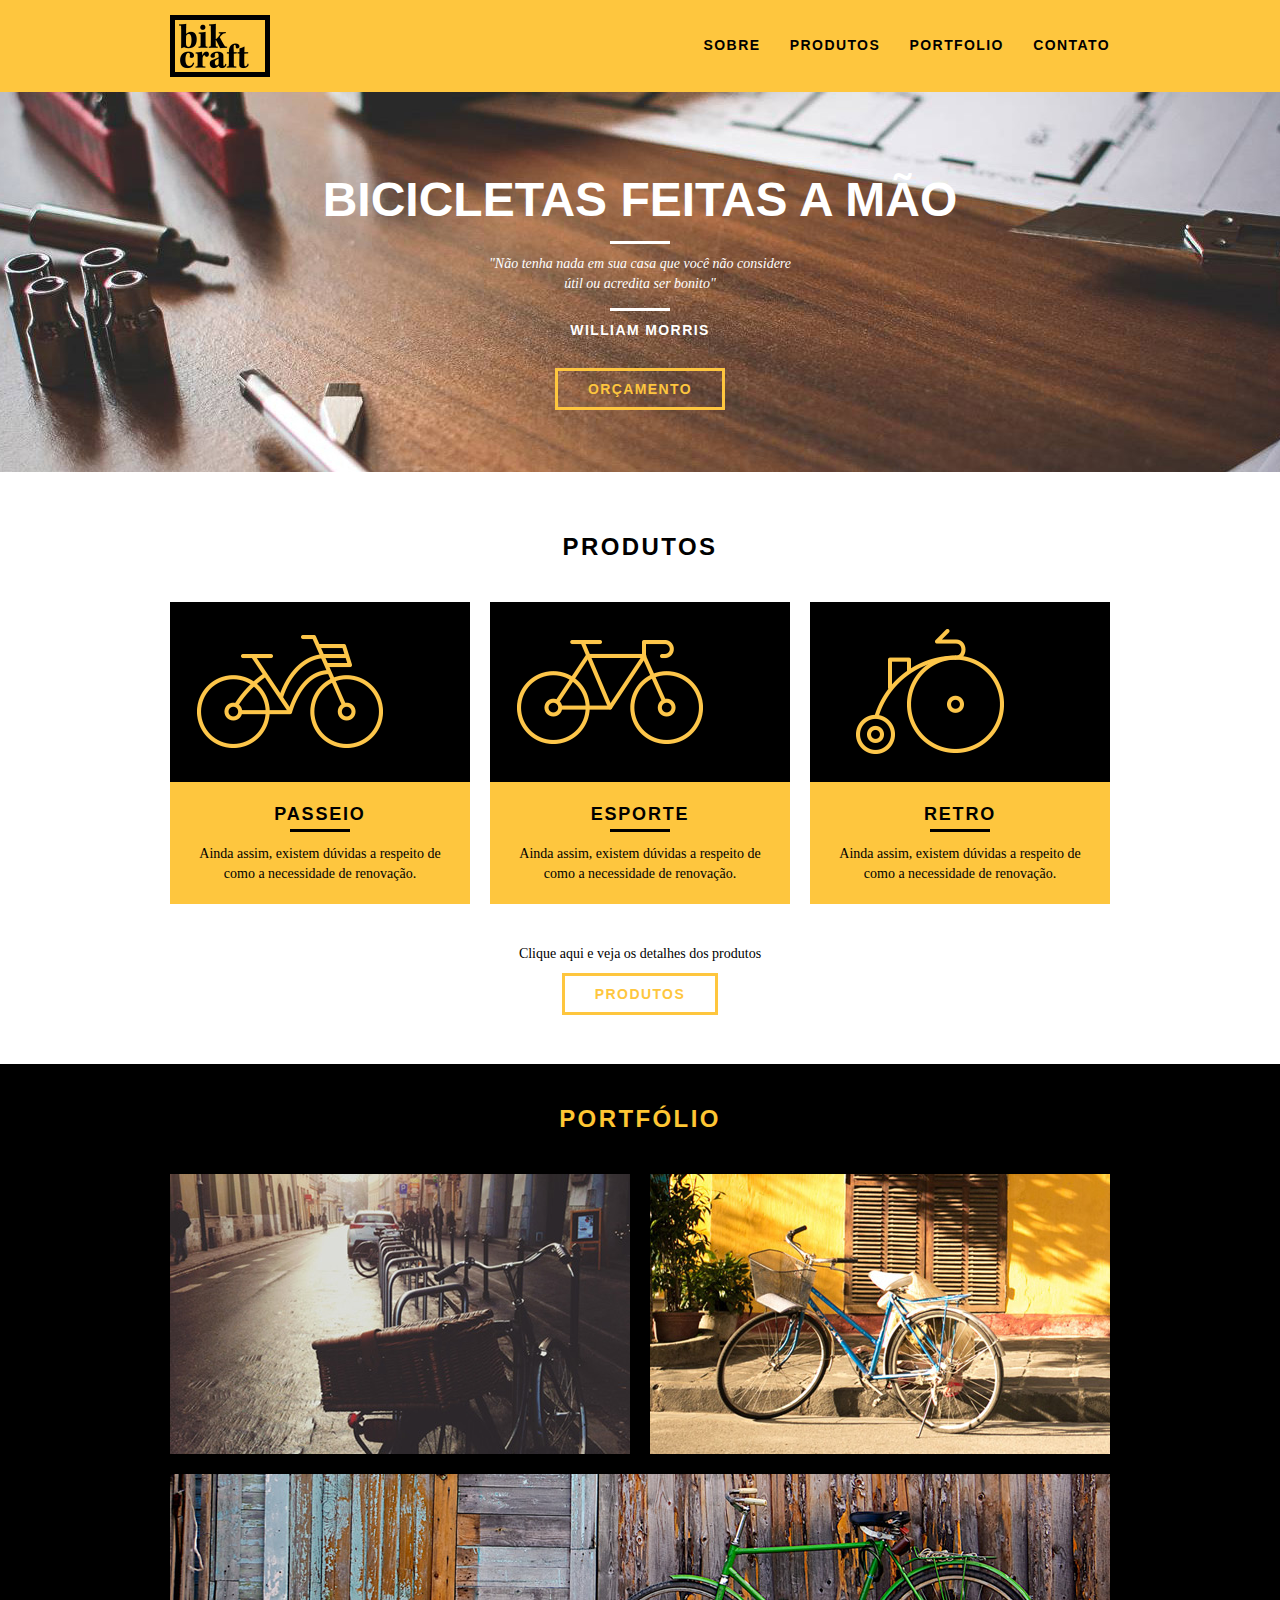
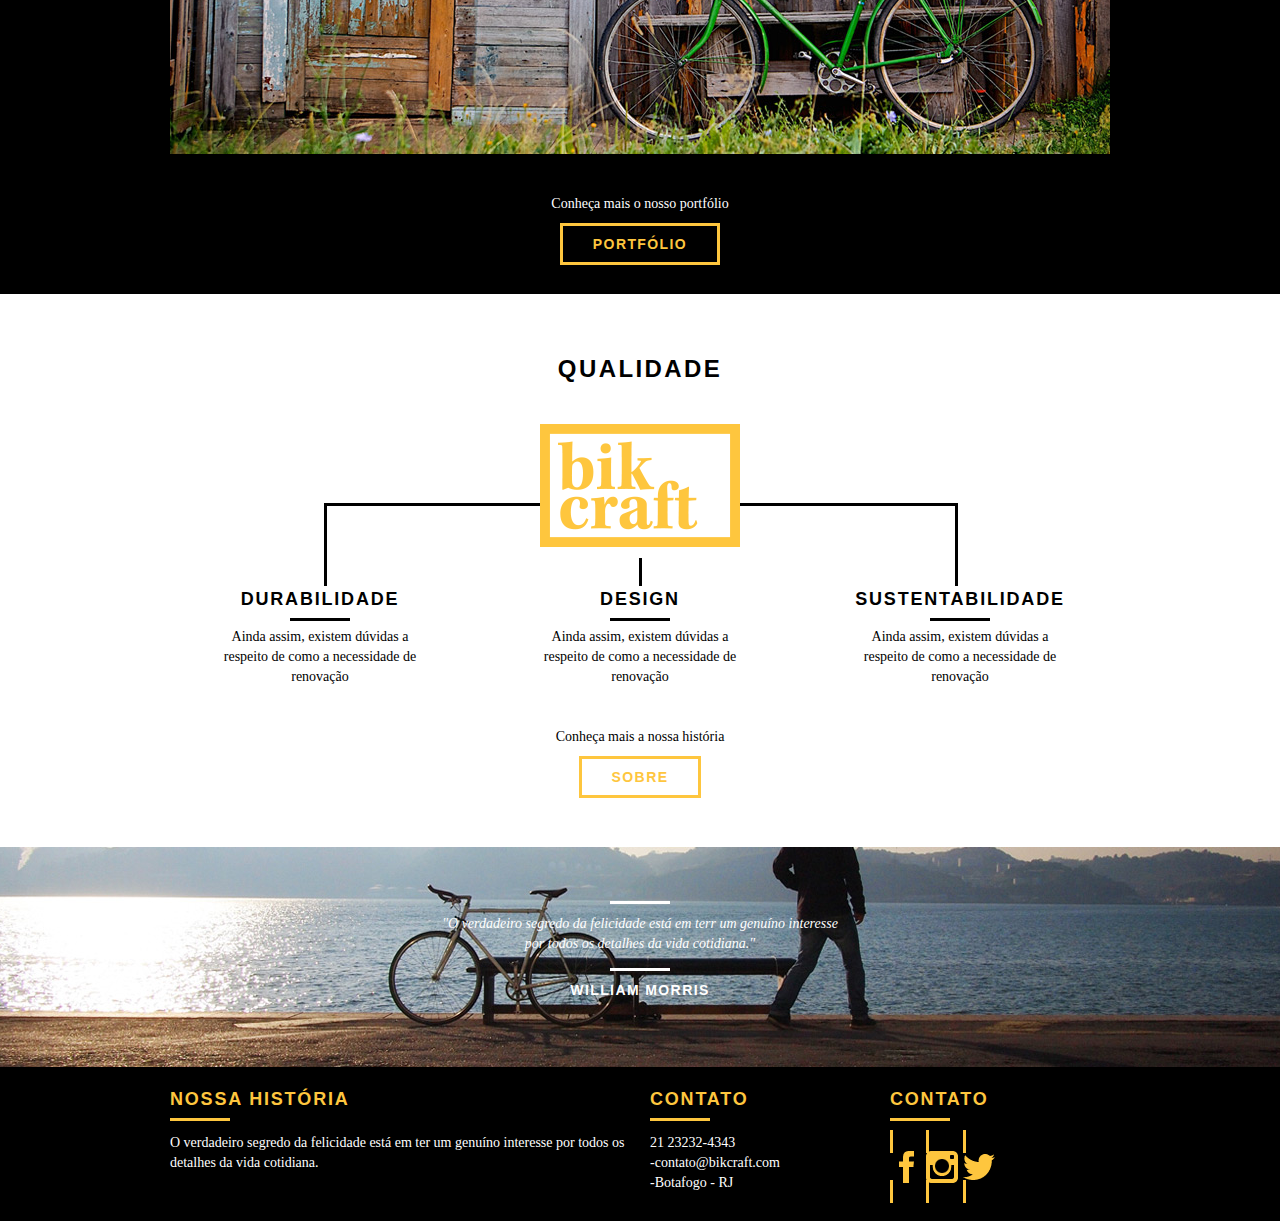
==== index.html @ c706278c "first commit" ====
<!DOCTYPE html>
<html lang="pt-br">
<head>
	<meta charset="utf-8">
	<title>Bikcraft</title>
	<link rel="stylesheet" href="css/normalize.css">
	<link rel="stylesheet" href="css/reset.css">
	<link rel="stylesheet" href="css/grid.css">
	<link rel="stylesheet" href="css/style.css">
</head>
<body>
	
	<header class="header">
		<div class="container">
			<a href="index.html" class="grid-4">
				<img src="img/bikcraft.png" alt="bikcraft">
			</a>
			<nav class="grid-12 header_menu">
				<ul>
					<li><a href="sobre.html">Sobre</a></li>
					<li><a href="produtos.html">Produtos</a></li>
					<li><a href="portfolio.html">Portfolio</a></li>
					<li><a href="contato.html">Contato</a></li>
				</ul>
			</nav>
		</div>
	</header>

	<section class="introdução">
		<div class="container">
			<h1>Bicicletas Feitas a Mão</h1>
			<blockquote class="quote-externo">
				<p>"Não tenha nada em sua casa que você não considere útil ou acredita ser bonito"</p>
				<cite>WILLIAM MORRIS</cite>
			</blockquote>	
			<a href="produtos.html" class="btn">Orçamento</a>
		</div>
	</section>

	<section class="produtos container">
		<h2 class="subtitulo">Produtos</h2>
		<ul class="produtos_lista">

			<li class="grid-1-3">
				<div class="produtos_icone">
					<img src="img/produtos/passeio.png" alt="bickcraft passeio">
				</div>
				<h3>Passeio</h3>
				<p>Ainda assim, existem dúvidas a respeito de como a necessidade de renovação.</p>
			</li>
			
			<li class="grid-1-3">
				<div class="produtos_icone">
					<img src="img/produtos/esporte.png" alt="bickcraft passeio">
				</div>
				<h3>Esporte</h3>
				<p>Ainda assim, existem dúvidas a respeito de como a necessidade de renovação.</p>
			</li>
			
			<li class="grid-1-3">
				<div class="produtos_icone">
					<img src="img/produtos/retro.png" alt="bickcraft passeio">
				</div>
				<h3>Retro</h3>
				<p>Ainda assim, existem dúvidas a respeito de como a necessidade de renovação.</p>
			</li>
		</ul>

		<div class="call">
			<p>Clique aqui e veja os detalhes dos produtos</p>
			<a href="produtos.html" class="btn btn-preto">Produtos </a>
		</div>
		
	</section>
	<!-- Fecha Produtos-->
	
	<section class="portfolio">
		<div class="container">
			<h2 class="subtitulo">Portfólio</h2>
			<ul class="portfolio_lista">
				<li class="grid-8"><img src="img/portfolio/retro.jpg" alt="Bicicleta Retro"></li>
				<li class="grid-8"><img src="img/portfolio/passeio.jpg" alt="Bicicleta Passeio"></li>
				<li class="grid-16"><img src="img/portfolio/esporte.jpg" alt="Bicicleta Esporte"></li>
			</ul>
			<div class="call">
				<p>Conheça mais o nosso portfólio</p>
				<a href="produtos.html" class="btn">Portfólio </a>
			</div>
		</div>
	</section>
	<section class="qualidade container">
		<h2 class="subtitulo">Qualidade</h2>
		<img src="img/bikcraft-qualidade.png" alt="Bikcraft">
		<ul class="qualidade_lista">
			<li class="grid-1-3">
				<h3>Durabilidade</h3>
				<p>Ainda assim, existem dúvidas a respeito de como a necessidade de renovação</p>
			</li>
			<li class="grid-1-3">
				<h3>Design</h3>
				<p>Ainda assim, existem dúvidas a respeito de como a necessidade de renovação</p>
			</li>
			<li class="grid-1-3">
				<h3>Sustentabilidade</h3>
				<p>Ainda assim, existem dúvidas a respeito de como a necessidade de renovação</p>
			</li>
		</ul>
		<div class="call">
			<p>Conheça mais a nossa história</p>
			<a href="produtos.html" class="btn btn-preto">Sobre </a>
		</div>
	</section>
	<section class="quebra">
		<blockquote class="quote-externo container">
			<p>"O verdadeiro segredo da felicidade está em terr um genuíno interesse por todos os detalhes da vida cotidiana."</p>
			<cite>WILLIAM MORRIS</cite>
		</blockquote>	
	</section>
	<footer>
		<div class="footer">
			<div class="container">

				<div class="grid-8 footer_historia">
					<h3>Nossa história</h3>
					<p>O verdadeiro segredo da felicidade está em ter um genuíno interesse por todos os detalhes da vida cotidiana.</p>
				</div>

				<div class="grid-4 footer_contato">
					<h3>Contato</h3>
					<ul>
						<li>21 23232-4343</li>
						<li>-contato@bikcraft.com</li>
						<li>-Botafogo - RJ</li>
					</ul>
				</div>

				<div class="grid-4 footer_redes">
					<h3>Contato</h3>
					<ul>
						<li><a href="http://facebook.com" target="_blank"><img src="img/redes-sociais/facebook.png" alt=""></a></li>
						<li><a href="http://instagram.com" target="_blank"><img src="img/redes-sociais/instagram.png" alt=""></a></li>
						<li><a href="http://twitter.com" target="_blank"><img src="img/redes-sociais/twitter.png" alt=""></a></li>
					</ul>
				</div>
			</div>
		</div>
	</footer>
</body>
</html>
---- css/grid.css ----
*, *:before, *:after {
	-webkit-box-sizing: border-box; 
	-moz-box-sizing: border-box; 
	box-sizing: border-box;
}

.container {
	width: 960px;
	margin: 0 auto;
	padding: 0px;
	position: relative;
}

.container:after, .container:before {
	content: " ";
	display: table;
}

.container:after {
	clear: both;
}

.grid-1, .grid-2, .grid-3, .grid-4, .grid-5, .grid-6, .grid-7, .grid-8, .grid-9, .grid-10, .grid-11, .grid-12, .grid-13, .grid-14, .grid-15, .grid-16, .grid-1-3 {
	float: left;
	margin-left: 10px;
	margin-right: 10px;
}

.grid-1 	{width: 40px;}
.grid-2 	{width: 100px;}
.grid-3 	{width: 160px;}
.grid-4 	{width: 220px;}
.grid-5 	{width: 280px;}
.grid-6 	{width: 340px;}
.grid-7 	{width: 400px;}
.grid-8 	{width: 460px;}
.grid-9 	{width: 520px;}
.grid-10 	{width: 580px;}
.grid-11 	{width: 640px;}
.grid-12 	{width: 700px;}
.grid-13 	{width: 760px;}
.grid-14 	{width: 820px;}
.grid-15 	{width: 880px;}
.grid-16 	{width: 940px;}
.grid-1-3	{width: 300px;}
---- css/style.css ----
/* Estilos Gerais */
body {
	font-family: Arial, Helvetica, Sans-serif;
}

p {
	font-family: Georgia,"Times New Roman",serif;
	font-size: 14px;
	line-height: 20px;
}

img {
	display: block;
}

.btn {
	border: 3px solid #fec63e;
	padding: 10px 30px;
	color: #fec63e;
	font-size: 14px;
	line-height: 20px;
	text-transform: uppercase;
	font-weight: bold;
	letter-spacing: .1em;
}

.subtitulo {
	font-size: 24px;
	line-height: 30px;
	font-weight: bold;
	letter-spacing: .1em;
	color: #000;
	text-transform: uppercase;
	text-align: center;
	margin-bottom: 40px;
}

.subtitulo.after {
	content: "";
	display: block;
	width: 60px;
	height: 3px;
	background: #000;
	margin: 8px auto;
}

.btn:hover {
	color: #FFF;
	border-color: #FFF;
}

.btn.btn-preto:hover{
	color: #000;
	border-color: #000;
}



/* Header */
.header {
	position: fixed;
	top: 0;
	width: 100%;
	background: #fec63e;  /*Amarelo*/
	padding: 15px 0;
	z-index: 10;
}

.header_menu {
	text-align: right;
}

.header_menu ul li{
	display: inline-block;
	margin-left: 25px;
	margin-top: 20px;
}
.header_menu ul li a{
	color: #000;
	font-weight: bold;
	text-transform: uppercase;
	letter-spacing: .1em;
	font-size: 14px;
	line-height: 20px;
	padding: 10px 0;
}
.header_menu ul li a:hover {
	color: #FFF;
}
/* Introdução */

.introdução {
	width: 100%;
	height: 380px;
	background: url("../img/bg.jpg") no-repeat center;
	background-size: cover;
	margin-top: 92px;
	text-align: center;
	padding-top: 80px;
}

.introdução h1 {
	font-size: 48px;
	color: #FFF;
	font-weight: bold;
	text-transform: uppercase;
}

.quote-externo {
	max-width: 320px;
	margin: 0 auto;
	margin-bottom: 40px; 
	color: #FFF;

}

.quote-externo p {
	font-style: italic;
}

.quote-externo p:before, .quote-externo p:after{
	content: "";
	display: block;
	width: 60px;
	height: 3px;
	background: #FFF;
	margin: 14px auto 10px auto;
}


.quote-externo cite {
	font-style: normal;
	font-weight: bold;
	font-size: 14px;
	letter-spacing: .1em;
}

/*Produtos*/

.produtos {
	padding: 60px 0;

}
.produtos_lista li {
	background: #fec63e;
	text-align: center;
}

.produtos_lista h3 {
	font-weight: bold;
	font-size: 18px;
	line-height: 25px;
	text-transform: uppercase;
	letter-spacing: .1em;
	margin-top: 20px

}

.produtos_lista li h3:after {
	content: "";
	display: block;
	width: 60px;
	height: 3px;
	background: #000;
	margin: 2px auto;
}

.produtos_lista li p{
	padding: 10px 20px 20px 20px;
}

.produtos_icone {
	background: #000;
	padding: 20px;
}

.call {
	padding-top: 40px;
	text-align: center;
	clear: both;
}

.call p{
	margin-bottom: 20px;
}

/*Portfólio*/

.portfolio {
	width: 100%;
	background: #000;
	padding: 40px 0;
}

.portfolio .subtitulo {
	color: #fec633;
}

.portfolio .subtitulo:after {
	background: #fec63e;
}

.portfolio_lista li:last-child {
	margin-top: 20px;
}

.portfolio .call p{
	color: #fff;
}

/*Qualidade*/

.qualidade {
	padding: 60px 0;
}

.qualidade:after{
	content: "";
	width: 634px;
	height: 83px;
	display: block;
	background: url("../img/linhas.png")no-repeat center;
	position: absolute;
	top: 209px;
	right: 162px;
	z-index: -1;
}

.qualidade img{
	margin: 0 auto;
}

.qualidade_lista li{
	text-align: center;
	padding: 0 40px;		
}

.qualidade_lista {
	padding-top: 20px;
}

.qualidade_lista h3 {
	font-weight: bold;
	font-size: 18px;
	line-height: 25px;
	text-transform: uppercase;
	letter-spacing: .1em;
	margin-top: 20px

}

.qualidade_lista li h3:after {
	content: "";
	display: block;
	width: 60px;
	height: 3px;
	background: #000;
	margin: 6px auto;
}

/*Quebra*/

.quebra {
	width: 100%;
	height: 220px;
	background: url("../img/bg-footer.jpg")no-repeat center;
	background-size: cover;
	text-align: center;
	padding-top: 40px;
}

.quebra .quote-externo {
	max-width: 400px;
}

/*Footer*/

.footer {
	width: 100%;
	background: #000;
	color: #fff;
	padding: 20px 0;
}

.footer h3 {
	font-size: 18px;
	line-height: 25px;
	color: #fec63e;
	text-transform: uppercase;
	letter-spacing: .1em;
	font-weight: bold;
}

.footer h3:after {
	content: "";
	display: block;
	width: 60px;
	height: 3px;
	background: #fec63e;
	margin: 6px 0 12px 0;
}
.footer_historia {
	padding-right: 40px: 
}

.footer_contato ul li{
	font-size: 14px;
	line-height: 20px;
	font-family:  Georgia,"Times New Roman",serif;
}

.footer_redes ul li{
	display: inline-block;
}

.footer_redes ul li a {
	border: 3px solid #fec63e;
	
}
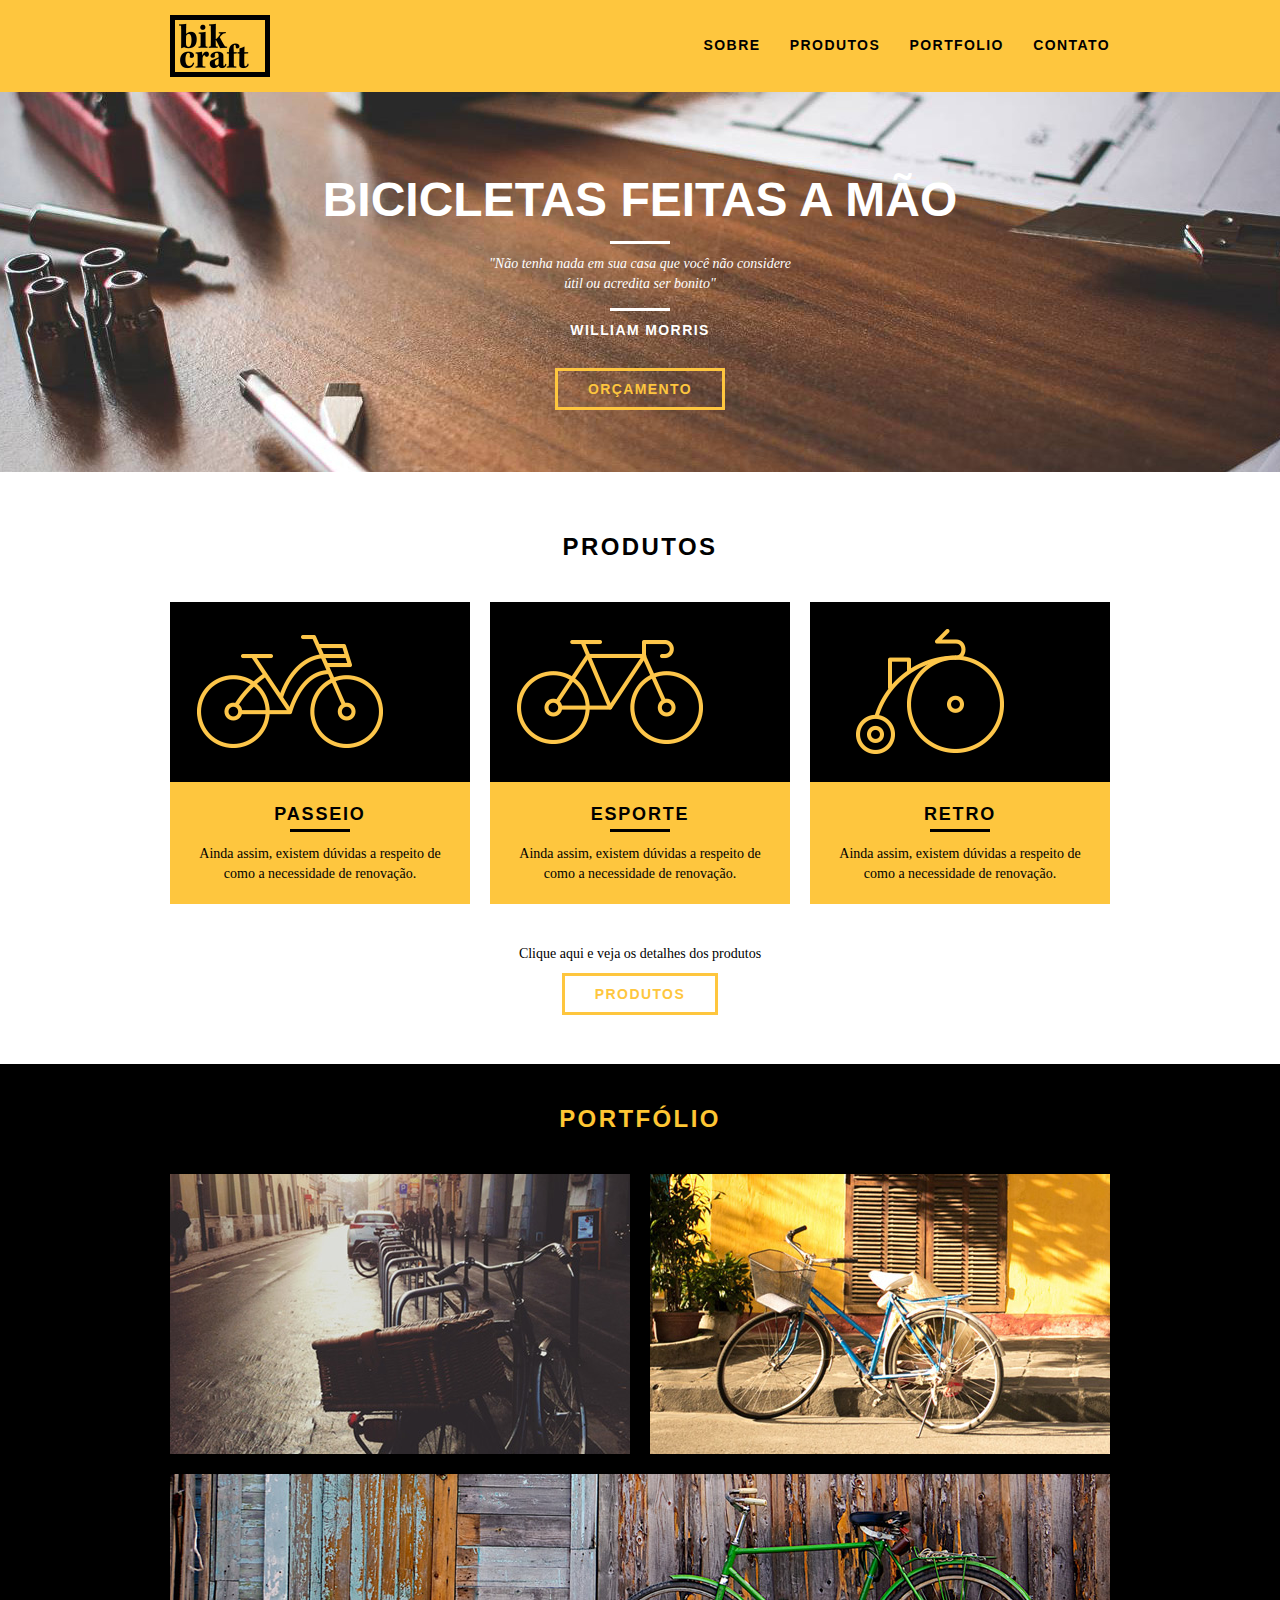
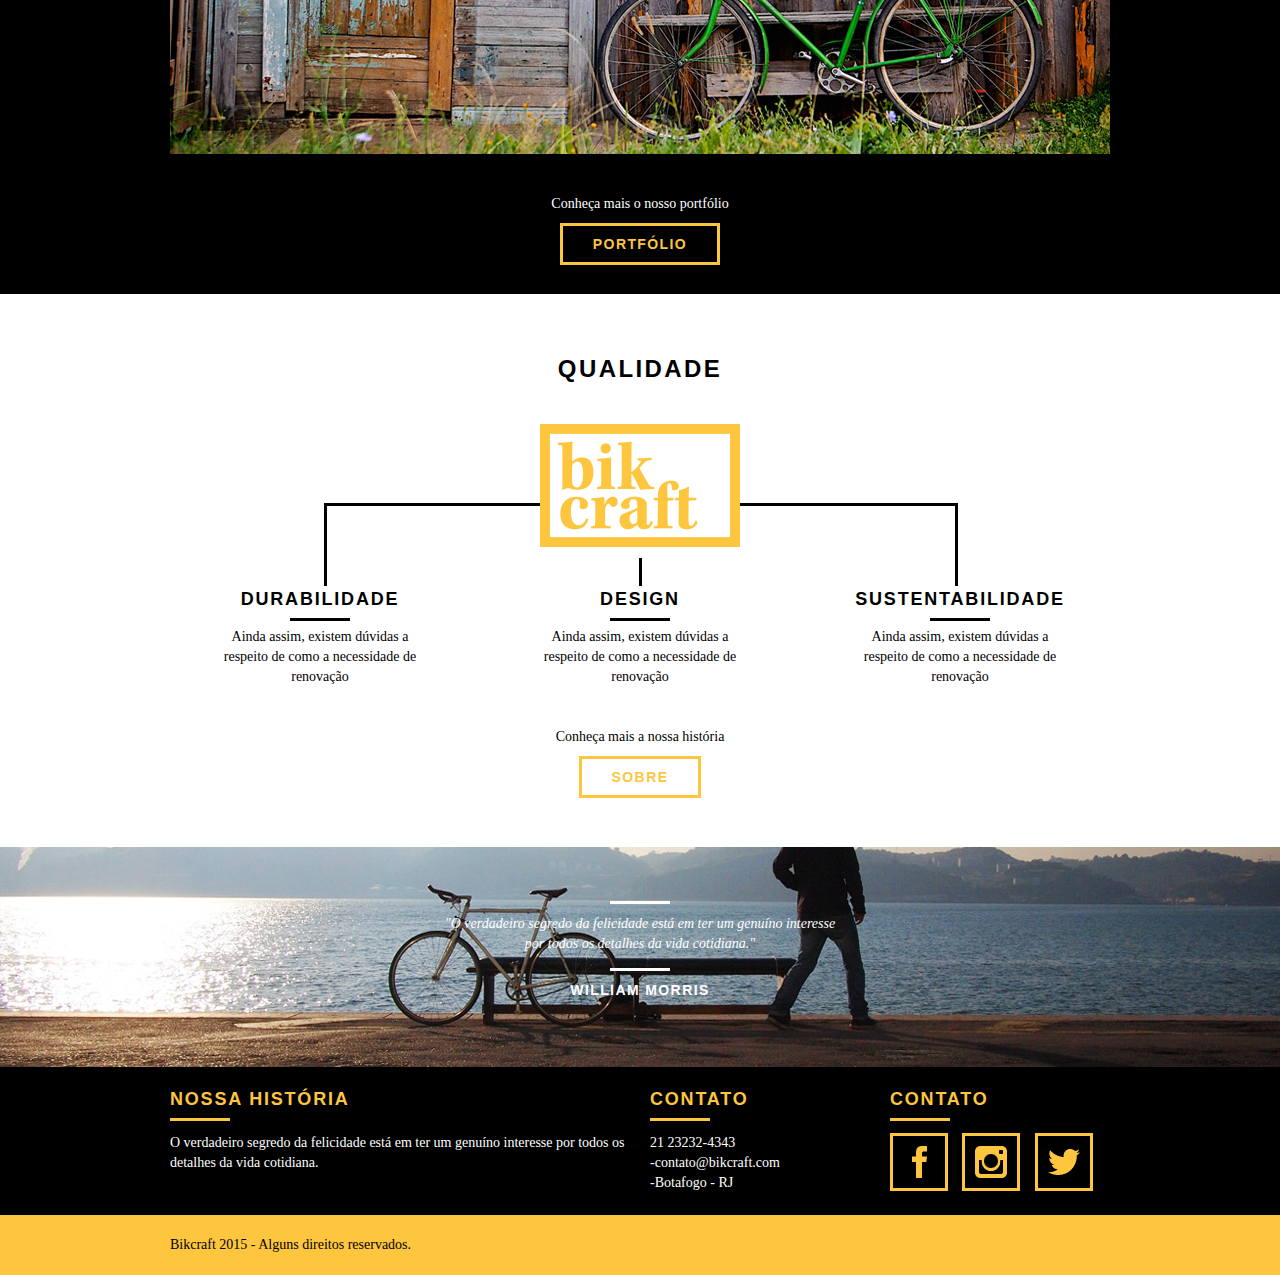
==== commit 7e87b082: "Footer finished" ====
--- a/index.html
+++ b/index.html
@@ -9,7 +9,7 @@
 	<link rel="stylesheet" href="css/style.css">
 </head>
 <body>
-	
+
 	<header class="header">
 		<div class="container">
 			<a href="index.html" class="grid-4">
@@ -48,7 +48,7 @@
 				<h3>Passeio</h3>
 				<p>Ainda assim, existem dúvidas a respeito de como a necessidade de renovação.</p>
 			</li>
-			
+
 			<li class="grid-1-3">
 				<div class="produtos_icone">
 					<img src="img/produtos/esporte.png" alt="bickcraft passeio">
@@ -56,7 +56,7 @@
 				<h3>Esporte</h3>
 				<p>Ainda assim, existem dúvidas a respeito de como a necessidade de renovação.</p>
 			</li>
-			
+
 			<li class="grid-1-3">
 				<div class="produtos_icone">
 					<img src="img/produtos/retro.png" alt="bickcraft passeio">
@@ -70,7 +70,7 @@
 			<p>Clique aqui e veja os detalhes dos produtos</p>
 			<a href="produtos.html" class="btn btn-preto">Produtos </a>
 		</div>
-		
+
 	</section>
 	<!-- Fecha Produtos-->
 	
@@ -112,7 +112,7 @@
 	</section>
 	<section class="quebra">
 		<blockquote class="quote-externo container">
-			<p>"O verdadeiro segredo da felicidade está em terr um genuíno interesse por todos os detalhes da vida cotidiana."</p>
+			<p>"O verdadeiro segredo da felicidade está em ter um genuíno interesse por todos os detalhes da vida cotidiana."</p>
 			<cite>WILLIAM MORRIS</cite>
 		</blockquote>	
 	</section>
@@ -144,6 +144,11 @@
 				</div>
 			</div>
 		</div>
+		<div class="copy">
+			<div class="container">
+				<p class="grid-16">Bikcraft 2015 - Alguns direitos reservados.</p>
+			</div>
+		</div>
 	</footer>
 </body>
 </html> 
--- a/css/style.css
+++ b/css/style.css
@@ -311,9 +311,21 @@
 
 .footer_redes ul li{
 	display: inline-block;
+	margin-right: 10px; 
 }
 
 .footer_redes ul li a {
 	border: 3px solid #fec63e;
-	
+	display: block;
+	padding: 10px ;
+}
+
+.footer_redes ul li a:hover {
+	border-color: #fff;
+}
+
+.copy {
+	width: 100%;
+	background: #fec63e;
+	padding: 20px 0;
 }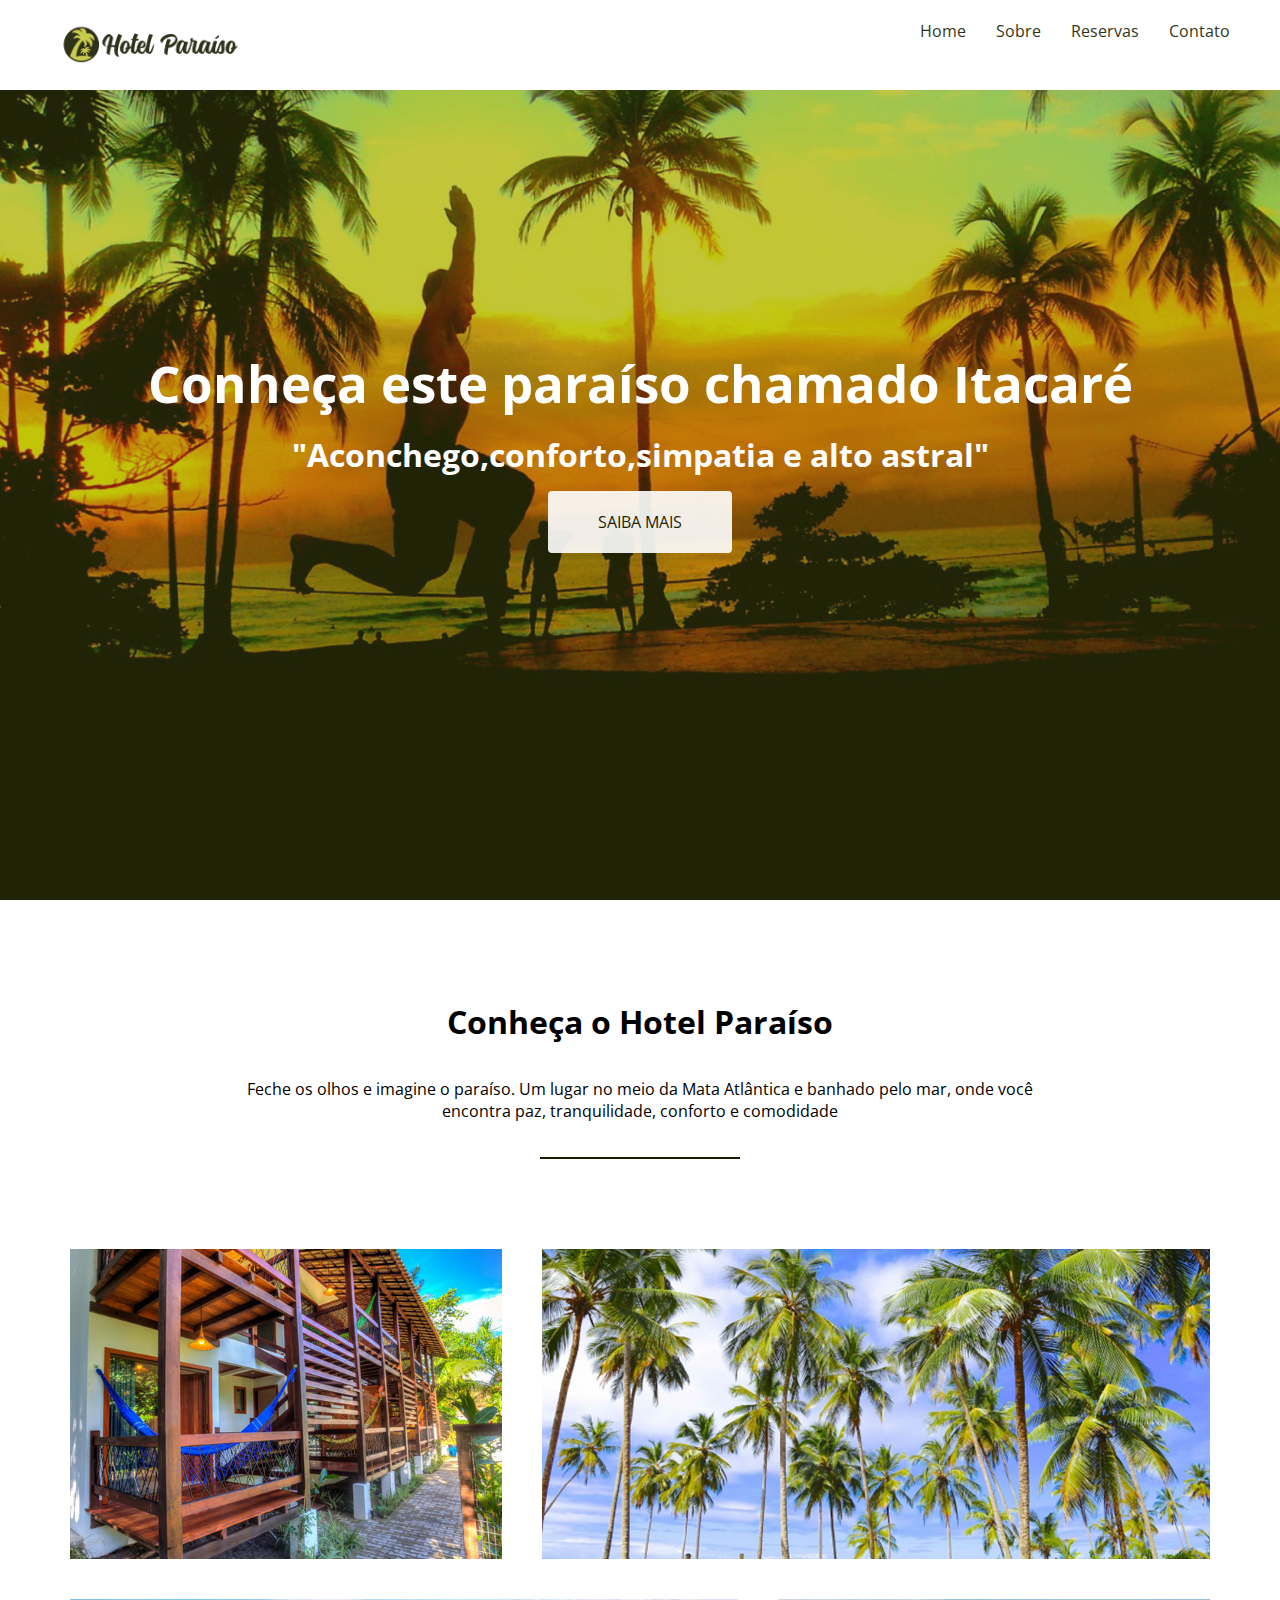
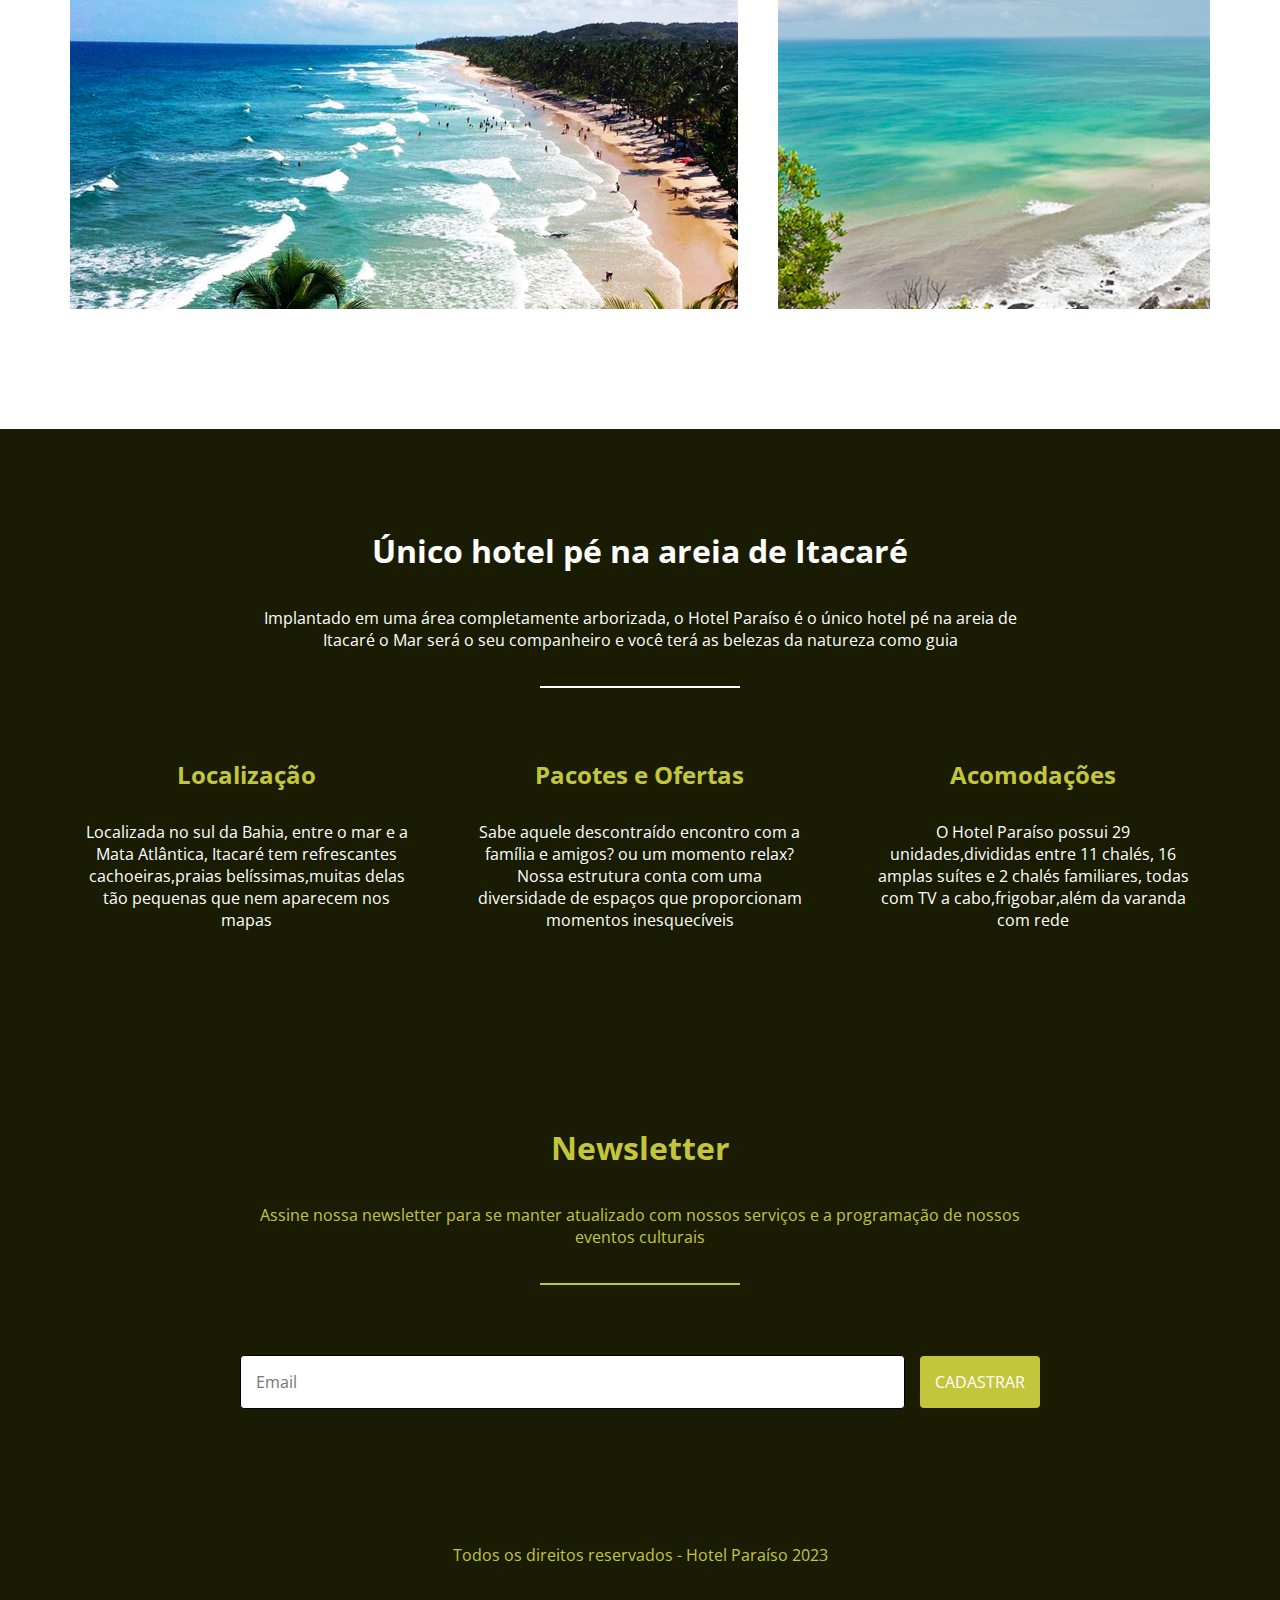
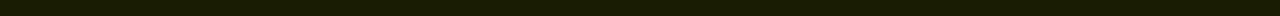
==== commit 01c5c3cc: "project finished" ====
--- a/index.html
+++ b/index.html
@@ -1,154 +1,94 @@
 <!DOCTYPE html>
-<html lang="pt-br">
+<html lang="en">
 <head>
-	<meta charset="utf-8">
-	<title>Bikcraft</title>
-	<link rel="stylesheet" href="css/normalize.css">
-	<link rel="stylesheet" href="css/reset.css">
-	<link rel="stylesheet" href="css/grid.css">
+	<meta charset="UTF-8">
+	<meta name="viewport" content="width=device-width, initial-scale=1">
+	<title>Hotel Paraíso</title>
+	<link rel="stylesheet" href="https://use.fontawesome.com/releases/v5.0.13/css/all.css" integrity="sha384-DNOHZ68U8hZfKXOrtjWvjxusGo9WQnrNx2sqG0tfsghAvtVlRW3tvkXWZh58N9jp" crossorigin="anonymous">
+	<link href="https://fonts.googleapis.com/css?family=Open+Sans:300,400,700" rel="stylesheet">
 	<link rel="stylesheet" href="css/style.css">
+
 </head>
+
 <body>
 
-	<header class="header">
-		<div class="container">
-			<a href="index.html" class="grid-4">
-				<img src="img/bikcraft.png" alt="bikcraft">
-			</a>
-			<nav class="grid-12 header_menu">
-				<ul>
-					<li><a href="sobre.html">Sobre</a></li>
-					<li><a href="produtos.html">Produtos</a></li>
-					<li><a href="portfolio.html">Portfolio</a></li>
-					<li><a href="contato.html">Contato</a></li>
-				</ul>
-			</nav>
-		</div>
+	<header>
+		<a href="#"><img src="img/logo.png" alt="Hotel Paraíso"></a>
+
+		<nav>
+			<li><a href="">Home</a></li>
+			<li><a href="">Sobre</a></li>
+			<li><a href="">Reservas</a></li>
+			<li><a href="">Contato</a></li>
+
+		</nav>
 	</header>
 
-	<section class="introdução">
-		<div class="container">
-			<h1>Bicicletas Feitas a Mão</h1>
-			<blockquote class="quote-externo">
-				<p>"Não tenha nada em sua casa que você não considere útil ou acredita ser bonito"</p>
-				<cite>WILLIAM MORRIS</cite>
-			</blockquote>	
-			<a href="produtos.html" class="btn">Orçamento</a>
-		</div>
+	<section class="hero">
+		<h1>Conheça este paraíso chamado Itacaré</h1>
+		<h3>"Aconchego,conforto,simpatia e alto astral"</h3>
+		<a class="btn" href="">Saiba mais</a>
 	</section>
 
-	<section class="produtos container">
-		<h2 class="subtitulo">Produtos</h2>
-		<ul class="produtos_lista">
+	<section class="conheca-o-hotel">
+		<h3>Conheça o Hotel Paraíso</h3>
+		<p>Feche os olhos e imagine o paraíso. Um lugar no meio da Mata Atlântica e banhado pelo mar, onde você encontra paz, tranquilidade, conforto e comodidade</p>
+		<hr>
+		<ul class="grid">
+			<li class="small" style="background-image: url('img/itacare-01.jpg');"></li>
+			<li class="large" style="background-image: url('img/itacare-02.jpg');"></li>
+			<li class="large" style="background-image: url('img/itacare-03.jpg');"></li>
+			<li class="small" style="background-image: url('img/itacare-04.jpg');"></li>
 
-			<li class="grid-1-3">
-				<div class="produtos_icone">
-					<img src="img/produtos/passeio.png" alt="bickcraft passeio">
-				</div>
-				<h3>Passeio</h3>
-				<p>Ainda assim, existem dúvidas a respeito de como a necessidade de renovação.</p>
+		</ul>
+	</section>
+
+	<section class="caracteristicas">
+		<h3>Único hotel pé na areia de Itacaré</h3>
+		<p>Implantado em uma área completamente arborizada, o Hotel Paraíso é o único hotel pé na areia de Itacaré o Mar será o seu companheiro e você terá as belezas da natureza como guia</p>
+		<hr>
+		<ul class="grid">
+			<li>
+				<i class="fas fa-location-arrow"></i>
+				<h4>Localização</h4>
+				<p>Localizada no sul da Bahia, entre o mar e a Mata Atlântica, Itacaré tem refrescantes cachoeiras,praias belíssimas,muitas delas tão pequenas que nem aparecem nos mapas</p>
 			</li>
 
-			<li class="grid-1-3">
-				<div class="produtos_icone">
-					<img src="img/produtos/esporte.png" alt="bickcraft passeio">
-				</div>
-				<h3>Esporte</h3>
-				<p>Ainda assim, existem dúvidas a respeito de como a necessidade de renovação.</p>
-			</li>
+			<li>
+				<i class="fas fa-gift"></i>
+				<h4>Pacotes e Ofertas</h4>
+				<p>Sabe aquele descontraído encontro com a família e amigos? ou um momento relax? Nossa estrutura conta com uma diversidade de espaços que proporcionam momentos inesquecíveis</p>
+			</li>	
 
-			<li class="grid-1-3">
-				<div class="produtos_icone">
-					<img src="img/produtos/retro.png" alt="bickcraft passeio">
-				</div>
-				<h3>Retro</h3>
-				<p>Ainda assim, existem dúvidas a respeito de como a necessidade de renovação.</p>
-			</li>
+			<li>
+				<i class="fas fa-home"></i>
+				<h4>Acomodações</h4>
+				<p>O Hotel Paraíso possui 29 unidades,divididas entre 11 chalés, 16 amplas suítes e 2 chalés familiares, todas com TV a cabo,frigobar,além da varanda com rede</p>
+			</li>	
 		</ul>
+	</section>
 
-		<div class="call">
-			<p>Clique aqui e veja os detalhes dos produtos</p>
-			<a href="produtos.html" class="btn btn-preto">Produtos </a>
-		</div>
+	<section class="newsletter">
+		<h3>Newsletter</h3>
+		<p>Assine nossa newsletter para se manter atualizado com nossos serviços e a programação de nossos eventos culturais</p>
+		<hr>
 
+		<form action="">
+			<input type="text" placeholder="Email">
+			<button>Cadastrar</button>
+		</form>
 	</section>
-	<!-- Fecha Produtos-->
-	
-	<section class="portfolio">
-		<div class="container">
-			<h2 class="subtitulo">Portfólio</h2>
-			<ul class="portfolio_lista">
-				<li class="grid-8"><img src="img/portfolio/retro.jpg" alt="Bicicleta Retro"></li>
-				<li class="grid-8"><img src="img/portfolio/passeio.jpg" alt="Bicicleta Passeio"></li>
-				<li class="grid-16"><img src="img/portfolio/esporte.jpg" alt="Bicicleta Esporte"></li>
-			</ul>
-			<div class="call">
-				<p>Conheça mais o nosso portfólio</p>
-				<a href="produtos.html" class="btn">Portfólio </a>
-			</div>
-		</div>
-	</section>
-	<section class="qualidade container">
-		<h2 class="subtitulo">Qualidade</h2>
-		<img src="img/bikcraft-qualidade.png" alt="Bikcraft">
-		<ul class="qualidade_lista">
-			<li class="grid-1-3">
-				<h3>Durabilidade</h3>
-				<p>Ainda assim, existem dúvidas a respeito de como a necessidade de renovação</p>
-			</li>
-			<li class="grid-1-3">
-				<h3>Design</h3>
-				<p>Ainda assim, existem dúvidas a respeito de como a necessidade de renovação</p>
-			</li>
-			<li class="grid-1-3">
-				<h3>Sustentabilidade</h3>
-				<p>Ainda assim, existem dúvidas a respeito de como a necessidade de renovação</p>
-			</li>
+
+	<footer>
+		<ul>
+			<li><a href=""><i class="fab fa-facebook"></i></a></li>
+			<li><a href=""><i class="fab fa-twitter"></i></a></li>
+			<li><a href=""><i class="fab fa-snapchat"></i></a></li>
+			<li><a href=""><i class="fab fa-pinterest"></i></a></li>
 		</ul>
-		<div class="call">
-			<p>Conheça mais a nossa história</p>
-			<a href="produtos.html" class="btn btn-preto">Sobre </a>
-		</div>
-	</section>
-	<section class="quebra">
-		<blockquote class="quote-externo container">
-			<p>"O verdadeiro segredo da felicidade está em ter um genuíno interesse por todos os detalhes da vida cotidiana."</p>
-			<cite>WILLIAM MORRIS</cite>
-		</blockquote>	
-	</section>
-	<footer>
-		<div class="footer">
-			<div class="container">
+		<p>Todos os direitos reservados - Hotel Paraíso 2023</p>
+	</footer>
 
-				<div class="grid-8 footer_historia">
-					<h3>Nossa história</h3>
-					<p>O verdadeiro segredo da felicidade está em ter um genuíno interesse por todos os detalhes da vida cotidiana.</p>
-				</div>
+</body>
 
-				<div class="grid-4 footer_contato">
-					<h3>Contato</h3>
-					<ul>
-						<li>21 23232-4343</li>
-						<li>-contato@bikcraft.com</li>
-						<li>-Botafogo - RJ</li>
-					</ul>
-				</div>
-
-				<div class="grid-4 footer_redes">
-					<h3>Contato</h3>
-					<ul>
-						<li><a href="http://facebook.com" target="_blank"><img src="img/redes-sociais/facebook.png" alt=""></a></li>
-						<li><a href="http://instagram.com" target="_blank"><img src="img/redes-sociais/instagram.png" alt=""></a></li>
-						<li><a href="http://twitter.com" target="_blank"><img src="img/redes-sociais/twitter.png" alt=""></a></li>
-					</ul>
-				</div>
-			</div>
-		</div>
-		<div class="copy">
-			<div class="container">
-				<p class="grid-16">Bikcraft 2015 - Alguns direitos reservados.</p>
-			</div>
-		</div>
-	</footer>
-</body>
-</html> 
+</html>--- a/css/style.css
+++ b/css/style.css
@@ -1,331 +1,332 @@
-/* Estilos Gerais */
-body {
-	font-family: Arial, Helvetica, Sans-serif;
-}
-
-p {
-	font-family: Georgia,"Times New Roman",serif;
-	font-size: 14px;
-	line-height: 20px;
-}
-
-img {
-	display: block;
-}
-
-.btn {
-	border: 3px solid #fec63e;
-	padding: 10px 30px;
-	color: #fec63e;
-	font-size: 14px;
-	line-height: 20px;
+/*Reset*/
+* {
+	margin: 0;
+	padding: 0;
+	font-size: 100%;
+	box-sizing: border-box;
+	font-family: 'Open Sans', sans-serif;	
+}
+
+nav,ul {
+	list-style: none;
+}
+
+a {
+	text-decoration: none;
+	cursor: pointer;
+	opacity: 0.9;
+}
+
+a:hover {
+	opacity: 1;
+}
+
+/*Header*/
+
+header {
+	background-color: #fff;
+	width: 100%;
+	position: fixed;
+	top: 0;
+	left: 0;
+	display: flex;
+	justify-content: space-between;
+	padding: 20px 50px;
+	z-index: 10;
+}
+
+header img {
+	width: 200px;
+}
+
+header nav {
+	display: flex;
+}
+
+header li {
+	margin: 0 15px;
+}
+
+header li a {
+	color: #191c03;
+}
+
+
+header li:first-child {
+	margin-left: 0;
+}
+
+header li:last-child {
+	margin-right: 0;
+} 
+
+@media (max-width: 700px) {
+	header {flex-direction: column; align-items: center;}
+	header img {margin-bottom: 15px;}
+}
+
+/*Hero*/
+
+.hero {
+	background-image: url("../img/hero.jpg");
+	background-size: cover;
+	min-height: 100vh;
+	color: #fff;
+	display: flex;
+	justify-content: center;
+	align-items: center;
+	flex-direction: column;
+	text-align: center;
+}
+
+.hero h1 {
+	font-size: 3.2rem;
+	margin-bottom: 15px;
+}
+
+.hero h3 {
+	font-size: 2rem;
+	margin-bottom: 15px;
+}
+
+.hero .btn {
+	background-color: #fff;
+	border-radius: 4px;
+	color: #191c03;
+	padding: 20px 50px;
 	text-transform: uppercase;
-	font-weight: bold;
-	letter-spacing: .1em;
-}
-
-.subtitulo {
-	font-size: 24px;
-	line-height: 30px;
-	font-weight: bold;
-	letter-spacing: .1em;
-	color: #000;
-	text-transform: uppercase;
-	text-align: center;
-	margin-bottom: 40px;
-}
-
-.subtitulo.after {
+}
+
+
+@media (max-width: 700px) {
+	.hero h1 {font-size: 2.5rem;}
+	.hero h3 {font-size: 1.5rem}
+}
+
+/*Conheça o Hotel*/
+
+.conheca-o-hotel {
+	display: flex;
+	flex-direction: column;
+	align-items: center;
+	padding: 100px 50px;
+}
+
+.conheca-o-hotel h3 {
+	font-size: 2rem;
+	margin-bottom: 35px;
+	text-align: center;
+}
+
+.conheca-o-hotel p {
+	max-width: 800px;
+	margin-bottom: 35px;
+	text-align: center;
+}
+
+.conheca-o-hotel hr {
 	content: "";
 	display: block;
-	width: 60px;
-	height: 3px;
-	background: #000;
-	margin: 8px auto;
-}
-
-.btn:hover {
-	color: #FFF;
-	border-color: #FFF;
-}
-
-.btn.btn-preto:hover{
-	color: #000;
-	border-color: #000;
-}
-
-
-
-/* Header */
-.header {
-	position: fixed;
-	top: 0;
+	width: 200px;
+	height: 2px;
+	background-color: #191c03;
+	margin-bottom: 70px;
+	border: none;
+}
+
+.conheca-o-hotel .grid {
 	width: 100%;
-	background: #fec63e;  /*Amarelo*/
-	padding: 15px 0;
-	z-index: 10;
-}
-
-.header_menu {
-	text-align: right;
-}
-
-.header_menu ul li{
-	display: inline-block;
-	margin-left: 25px;
-	margin-top: 20px;
-}
-.header_menu ul li a{
-	color: #000;
-	font-weight: bold;
-	text-transform: uppercase;
-	letter-spacing: .1em;
-	font-size: 14px;
-	line-height: 20px;
-	padding: 10px 0;
-}
-.header_menu ul li a:hover {
-	color: #FFF;
-}
-/* Introdução */
-
-.introdução {
-	width: 100%;
-	height: 380px;
-	background: url("../img/bg.jpg") no-repeat center;
+	display: flex;
+	flex-wrap: wrap;
+}
+
+.conheca-o-hotel .grid li {
+	height: 350px;
+	padding: 20px;
+	border-radius: 4px;
+	background-clip: content-box;
 	background-size: cover;
-	margin-top: 92px;
-	text-align: center;
-	padding-top: 80px;
-}
-
-.introdução h1 {
-	font-size: 48px;
-	color: #FFF;
-	font-weight: bold;
-	text-transform: uppercase;
-}
-
-.quote-externo {
-	max-width: 320px;
-	margin: 0 auto;
-	margin-bottom: 40px; 
-	color: #FFF;
-
-}
-
-.quote-externo p {
-	font-style: italic;
-}
-
-.quote-externo p:before, .quote-externo p:after{
+	background-position: center;
+}
+
+.conheca-o-hotel .grid li.small {
+	flex-basis: 40%;
+}
+
+.conheca-o-hotel .grid li.large {
+	flex-basis: 60%;
+}
+
+@media (max-width: 700px) {
+.conheca-o-hotel .grid li.small, .conheca-o-hotel .grid li.large {
+	flex-basis: 100%;
+}
+}
+
+/*Características*/
+
+.caracteristicas {
+	display: flex;
+	flex-direction: column;
+	align-items: center;
+	padding: 100px 50px;
+	background-color: #191c03;
+}
+
+.caracteristicas h3 {
+	font-size: 2rem;
+	margin-bottom: 35px;
+	text-align: center;
+	color: #fff;
+}
+
+.caracteristicas p {
+	max-width: 800px;
+	margin-bottom: 35px;
+	text-align: center;
+	color: #fff;
+}
+
+.caracteristicas hr {
 	content: "";
 	display: block;
-	width: 60px;
-	height: 3px;
-	background: #FFF;
-	margin: 14px auto 10px auto;
-}
-
-
-.quote-externo cite {
-	font-style: normal;
-	font-weight: bold;
-	font-size: 14px;
-	letter-spacing: .1em;
-}
-
-/*Produtos*/
-
-.produtos {
-	padding: 60px 0;
-
-}
-.produtos_lista li {
-	background: #fec63e;
-	text-align: center;
-}
-
-.produtos_lista h3 {
-	font-weight: bold;
-	font-size: 18px;
-	line-height: 25px;
-	text-transform: uppercase;
-	letter-spacing: .1em;
-	margin-top: 20px
-
-}
-
-.produtos_lista li h3:after {
+	width: 200px;
+	height: 2px;
+	background-color: #fff;
+	margin-bottom: 70px;
+	border: none;
+}
+
+.caracteristicas .grid {
+	width: 100%;
+	display: flex;
+}
+.caracteristicas .grid li {
+	padding: 0 30px;
+	text-align: center;
+}
+
+.caracteristicas .grid li i {
+	color: #c3c63b;
+	font-size: 3.5rem;
+	margin-bottom: 30px;
+}
+
+.caracteristicas .grid li h4 {
+	font-size: 1.5rem;
+	color: #c3c63b;
+	margin-bottom: 30px;
+}
+
+.caracteristicas .grid li p {
+	color: #fff;
+}
+
+@media (max-width: 850px) {
+.caracteristicas .grid {
+	flex-direction: column;
+}
+}
+
+/*Newsletter*/
+
+.newsletter {
+	display: flex;
+	flex-direction: column;
+	align-items: center;
+	padding: 60px 50px;
+	background-color: #191c03;
+}
+
+.newsletter h3 {
+	font-size: 2rem;
+	margin-bottom: 35px;
+	text-align: center;
+	color: #c3c63b;
+}
+
+.newsletter p {
+	max-width: 800px;
+	margin-bottom: 35px;
+	text-align: center;
+	color: #c3c63b;
+}
+
+.newsletter hr {
 	content: "";
 	display: block;
-	width: 60px;
-	height: 3px;
-	background: #000;
-	margin: 2px auto;
-}
-
-.produtos_lista li p{
-	padding: 10px 20px 20px 20px;
-}
-
-.produtos_icone {
-	background: #000;
-	padding: 20px;
-}
-
-.call {
-	padding-top: 40px;
-	text-align: center;
-	clear: both;
-}
-
-.call p{
-	margin-bottom: 20px;
-}
-
-/*Portfólio*/
-
-.portfolio {
-	width: 100%;
-	background: #000;
-	padding: 40px 0;
-}
-
-.portfolio .subtitulo {
-	color: #fec633;
-}
-
-.portfolio .subtitulo:after {
-	background: #fec63e;
-}
-
-.portfolio_lista li:last-child {
-	margin-top: 20px;
-}
-
-.portfolio .call p{
-	color: #fff;
-}
-
-/*Qualidade*/
-
-.qualidade {
-	padding: 60px 0;
-}
-
-.qualidade:after{
-	content: "";
-	width: 634px;
-	height: 83px;
-	display: block;
-	background: url("../img/linhas.png")no-repeat center;
-	position: absolute;
-	top: 209px;
-	right: 162px;
-	z-index: -1;
-}
-
-.qualidade img{
-	margin: 0 auto;
-}
-
-.qualidade_lista li{
-	text-align: center;
-	padding: 0 40px;		
-}
-
-.qualidade_lista {
-	padding-top: 20px;
-}
-
-.qualidade_lista h3 {
-	font-weight: bold;
-	font-size: 18px;
-	line-height: 25px;
+	width: 200px;
+	height: 2px;
+	background-color: #c3c63b;
+	margin-bottom: 70px;
+	border: none;
+}
+
+.newsletter form {
+	display: flex;
+	align-items: center;
+	justify-content: center;
+	flex-wrap: wrap;
+	width: 80%;
+	max-width: 800px;
+}
+
+.newsletter input {
+	padding: 15px;
+	border: 1px solid ;
+	border-radius: 4px;
+	margin-right: 15px;
+	flex: 1;
+	outline: none;
+}
+
+.newsletter button {
+	padding: 15px;
+	background-color: #c3c63b;
+	color: #fff;
 	text-transform: uppercase;
-	letter-spacing: .1em;
-	margin-top: 20px
-
-}
-
-.qualidade_lista li h3:after {
-	content: "";
-	display: block;
-	width: 60px;
-	height: 3px;
-	background: #000;
-	margin: 6px auto;
-}
-
-/*Quebra*/
-
-.quebra {
-	width: 100%;
-	height: 220px;
-	background: url("../img/bg-footer.jpg")no-repeat center;
-	background-size: cover;
-	text-align: center;
-	padding-top: 40px;
-}
-
-.quebra .quote-externo {
-	max-width: 400px;
+	cursor: pointer;
+	border: none;
+	border-radius: 4px;
+	outline: none;
+}
+
+@media (max-width: 700px) {
+.newsletter input {
+	flex-basis: 100%;
+	margin-bottom: 15px;
+}
 }
 
 /*Footer*/
 
-.footer {
-	width: 100%;
-	background: #000;
-	color: #fff;
-	padding: 20px 0;
-}
-
-.footer h3 {
-	font-size: 18px;
-	line-height: 25px;
-	color: #fec63e;
-	text-transform: uppercase;
-	letter-spacing: .1em;
-	font-weight: bold;
-}
-
-.footer h3:after {
-	content: "";
-	display: block;
-	width: 60px;
-	height: 3px;
-	background: #fec63e;
-	margin: 6px 0 12px 0;
-}
-.footer_historia {
-	padding-right: 40px: 
-}
-
-.footer_contato ul li{
-	font-size: 14px;
-	line-height: 20px;
-	font-family:  Georgia,"Times New Roman",serif;
-}
-
-.footer_redes ul li{
-	display: inline-block;
-	margin-right: 10px; 
-}
-
-.footer_redes ul li a {
-	border: 3px solid #fec63e;
-	display: block;
-	padding: 10px ;
-}
-
-.footer_redes ul li a:hover {
-	border-color: #fff;
-}
-
-.copy {
-	width: 100%;
-	background: #fec63e;
-	padding: 20px 0;
+footer {
+	display: flex;
+	flex-direction: column;
+	background-color: #191c03;
+	padding: 50px 0;
+	align-items: center;
+}
+
+footer ul {
+	display: flex;
+	margin-bottom: 25px;
+}
+
+footer ul li {
+	margin-right: 13px;
+}
+
+footer ul li:last-child {
+	margin-right: 0px;
+}
+
+footer ul li a {
+	color: #c3c63b;
+	font-size: 2rem;
+}
+
+footer p {
+	color: #c3c63b;
+	text-align: center;
 }